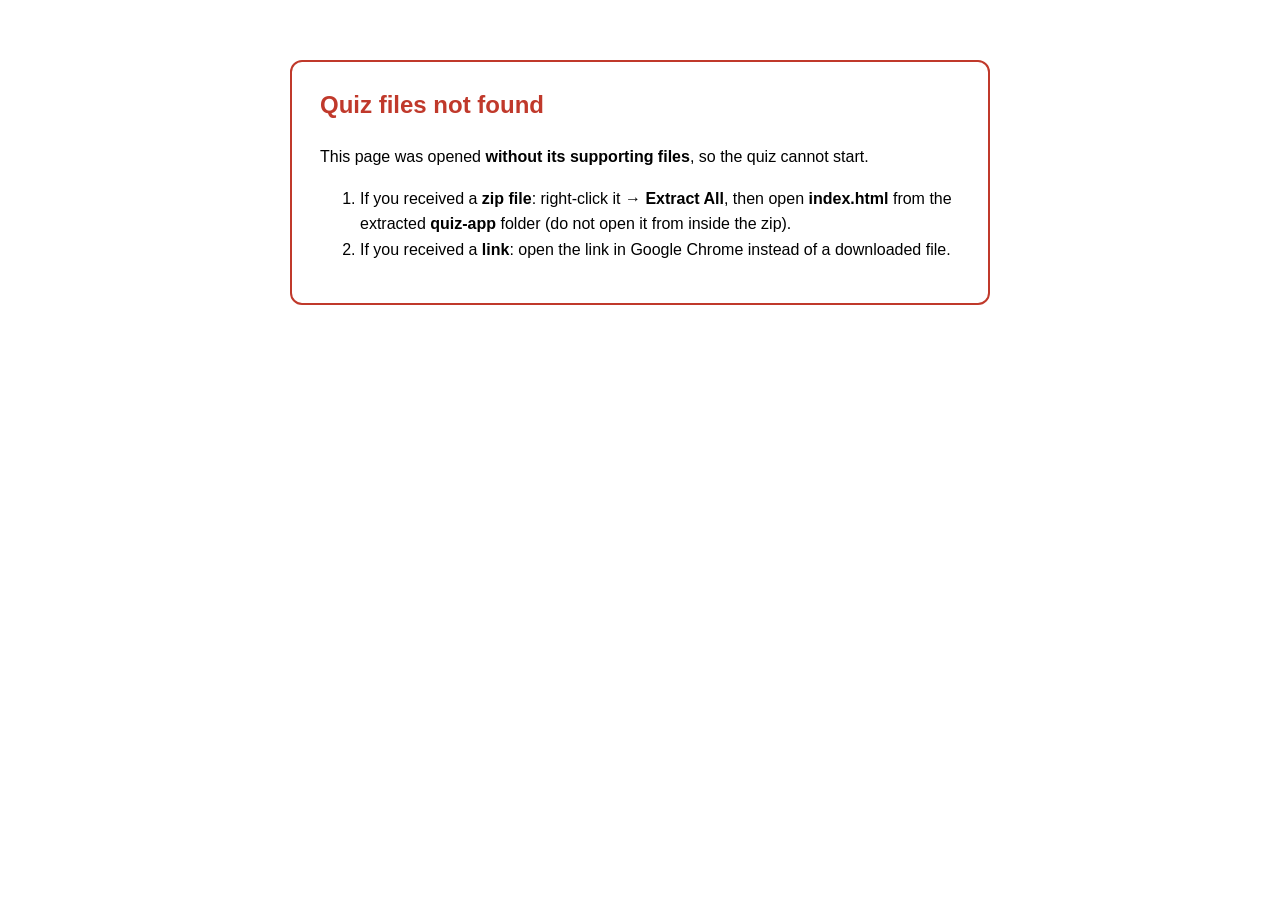
==== index.html @ 69882b41 "Add quiz pages (UBA10 CO1, MS2 SEP-DEC 2026)" ====
<!DOCTYPE html>
<html lang="en">
<head>
  <meta charset="UTF-8">
  <meta name="viewport" content="width=device-width, initial-scale=1">
  <title>Home · CO1 Quiz Portal · SIMATS Engineering</title>
  <link rel="preconnect" href="https://fonts.googleapis.com">
  <link rel="stylesheet" href="https://fonts.googleapis.com/css2?family=Inter:wght@400;500;600;700;800&family=Poppins:wght@600;700;800&display=swap">
  <link rel="stylesheet" href="css/style.css">
</head>
<body>
  <header class="portal-header">
    <div class="inner">
      <div class="brand-logo">
        <img class="inst-logo" src="img/simats-logo.png" alt="SIMATS Engineering" onload="this.parentNode.classList.add('has-logo')" onerror="this.remove()">
        <div class="emblem" aria-hidden="true">
        <svg viewBox="0 0 32 32"><path fill="#1f3864" d="M16 4 1 11l15 7 12-5.6V20h2v-8.6L31 11z"/><path fill="#8b1e3f" d="M7 15.2V21c0 2.5 4 4.5 9 4.5s9-2 9-4.5v-5.8l-9 4.2z"/><circle cx="29" cy="22" r="1.6" fill="#c9a227"/></svg></div>
      </div>
      <div class="brand-text">
        <div class="inst" data-config="institution">SIMATS Engineering</div>
        <div class="dept" data-config="department">Department of Pure and Applied Mathematics</div>
      </div>
      <div class="spacer"></div>
      <a class="header-link" href="index.html">Home</a>
    </div>
  </header>
  <main class="page">
    <section class="hero">
      <img class="hero-logo" src="img/simats-logo.png" alt="SIMATS Engineering">
      <div class="session-chip" data-config="sessionLabel">MS2 · SEP – DEC 2026</div>
      <div class="eyebrow" style="margin-top:12px">Online Assessment Portal</div>
      <h1 data-config="quizTitle">CO1 Quiz Assessment</h1>
      <div class="course-chip" data-config="courseName">UBA10 – Numerical Methods</div>
      <p>Faculty-conducted, timed online quiz with malpractice monitoring, instant results and Excel reporting.</p>
    </section>
    <div class="entry-grid">
      <a class="card entry-card" href="student.html">
        <div class="entry-icon">🎓</div>
        <h2>Student</h2>
        <p class="muted">Register with your name, register number, faculty name and course code, read the instructions and take the quiz.</p>
        <span class="go">Start / Resume Quiz →</span>
      </a>
      <a class="card entry-card faculty" href="faculty.html">
        <div class="entry-icon">📊</div>
        <h2>Faculty</h2>
        <p class="muted">Configure the quiz, manage or import questions, monitor attempts and malpractice cases, and download results as Excel.</p>
        <span class="go">Open Faculty Dashboard →</span>
      </a>
    </div>
    <div class="notice alert alert-info small">
      <b>Note:</b> This portal provides practical browser-based malpractice monitoring (tab switching, focus loss,
      full-screen exit). Browser-only applications cannot completely prevent cheating using external devices,
      operating-system-level tools, or certain browser extensions.
    </div>
  </main>
  <footer class="portal-footer">
    © SIMATS Engineering · Department of Pure and Applied Mathematics · CO1 Online Assessment Portal
  </footer>
  <script src="js/site-config.js"></script>
  <script src="js/app.js"></script>
  <script src="js/questions.js"></script>
  <script>CO1.data.getConfig().then(CO1.ui.applyBranding);</script>
  <script>
    /* Shown only if the page was opened without its js/css folders (e.g. straight from a zip or WhatsApp) */
    if (!window.CO1) document.body.innerHTML = '<div style="font-family:Arial,sans-serif;max-width:640px;margin:60px auto;padding:24px 28px;border:2px solid #c0392b;border-radius:12px;line-height:1.6"><h2 style="color:#c0392b;margin-top:0">Quiz files not found</h2><p>This page was opened <b>without its supporting files</b>, so the quiz cannot start.</p><ol><li>If you received a <b>zip file</b>: right-click it → <b>Extract All</b>, then open <b>index.html</b> from the extracted <b>quiz-app</b> folder (do not open it from inside the zip).</li><li>If you received a <b>link</b>: open the link in Google Chrome instead of a downloaded file.</li></ol></div>';
  </script>
</body>
</html>
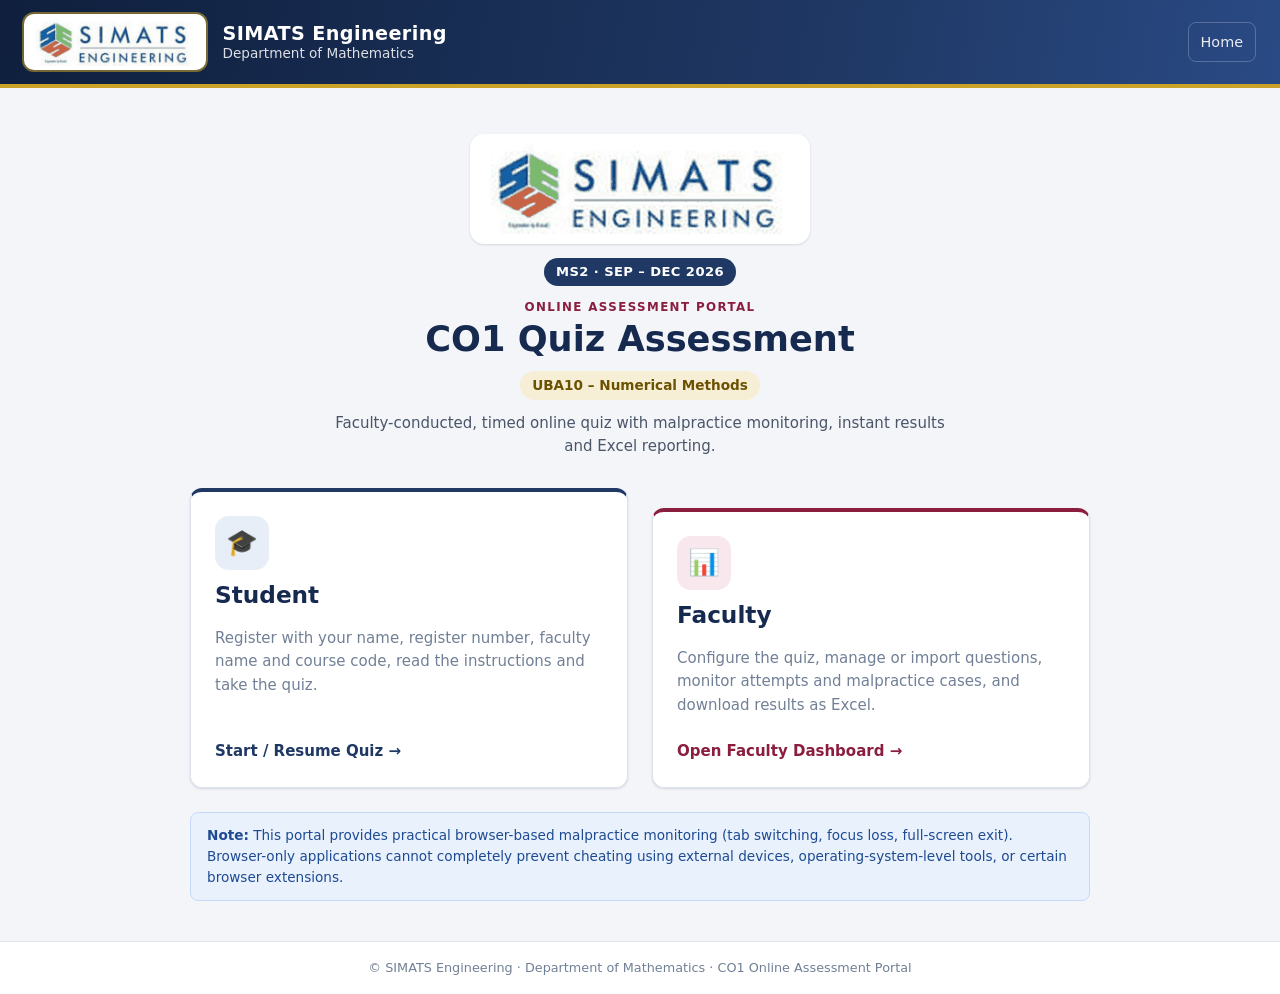
==== commit 5069ac42: "Department of Mathematics; textbook-style math symbols" ====
--- a/index.html
+++ b/index.html
@@ -18,7 +18,7 @@
       </div>
       <div class="brand-text">
         <div class="inst" data-config="institution">SIMATS Engineering</div>
-        <div class="dept" data-config="department">Department of Pure and Applied Mathematics</div>
+        <div class="dept" data-config="department">Department of Mathematics</div>
       </div>
       <div class="spacer"></div>
       <a class="header-link" href="index.html">Home</a>
@@ -54,7 +54,7 @@
     </div>
   </main>
   <footer class="portal-footer">
-    © SIMATS Engineering · Department of Pure and Applied Mathematics · CO1 Online Assessment Portal
+    © SIMATS Engineering · Department of Mathematics · CO1 Online Assessment Portal
   </footer>
   <script src="js/site-config.js"></script>
   <script src="js/app.js"></script>
--- a/css/style.css
+++ b/css/style.css
@@ -0,0 +1,453 @@
+/* =============================================================================
+ * CO1 Quiz Assessment Portal — style.css
+ * SIMATS Engineering · Department of Mathematics
+ * Pure CSS (no framework) — responsive, desktop-first, print-friendly
+ * ========================================================================== */
+
+/* ---------- Design tokens ---------- */
+:root {
+  --navy-900: #0f1f3d;
+  --navy-800: #16294f;
+  --navy-700: #1f3864;
+  --navy-600: #2a4a85;
+  --navy-100: #e8eef8;
+  --maroon: #8b1e3f;
+  --maroon-600: #a32a4f;
+  --gold: #c9a227;
+  --gold-soft: #f6efd6;
+
+  --bg: #f3f5f9;
+  --surface: #ffffff;
+  --surface-2: #f8fafc;
+  --border: #dde3ec;
+  --text: #1c2433;
+  --text-2: #4a5568;
+  --muted: #718096;
+
+  --success: #1e7b34;
+  --success-bg: #e6f4ea;
+  --danger: #c0392b;
+  --danger-bg: #fdecea;
+  --warning: #b7791f;
+  --warning-bg: #fff6e0;
+  --info: #2a6fdb;
+  --info-bg: #e9f1fd;
+
+  --radius: 12px;
+  --radius-sm: 8px;
+  --shadow-sm: 0 1px 2px rgba(15, 31, 61, .06), 0 1px 3px rgba(15, 31, 61, .08);
+  --shadow: 0 4px 16px rgba(15, 31, 61, .08);
+  --shadow-lg: 0 18px 50px rgba(15, 31, 61, .25);
+  --font: 'Inter', 'Segoe UI', system-ui, -apple-system, Roboto, 'Helvetica Neue', Arial, sans-serif;
+  --font-head: 'Poppins', 'Inter', 'Segoe UI', system-ui, sans-serif;
+}
+
+*, *::before, *::after { box-sizing: border-box; }
+html { -webkit-text-size-adjust: 100%; }
+body {
+  margin: 0;
+  font-family: var(--font);
+  font-size: 15px;
+  line-height: 1.55;
+  color: var(--text);
+  background: var(--bg);
+  min-height: 100vh;
+  display: flex;
+  flex-direction: column;
+}
+h1, h2, h3, h4 { font-family: var(--font-head); color: var(--navy-800); margin: 0 0 .5rem; line-height: 1.25; }
+h1 { font-size: 1.9rem; } h2 { font-size: 1.45rem; } h3 { font-size: 1.15rem; } h4 { font-size: 1rem; }
+p { margin: 0 0 .8rem; }
+a { color: var(--navy-600); }
+code { background: var(--navy-100); padding: .1em .35em; border-radius: 4px; font-size: .9em; }
+[hidden] { display: none !important; }
+.muted { color: var(--muted); } .small { font-size: .85rem; } .center { text-align: center; justify-content: center; }
+.text-success { color: var(--success); } .text-danger { color: var(--danger); }
+.mt-2 { margin-top: .75rem; } .mt-3 { margin-top: 1.25rem; }
+.no-select { -webkit-user-select: none; user-select: none; }
+.no-select input, .no-select textarea { -webkit-user-select: text; user-select: text; }
+
+/* ---------- Portal header ---------- */
+.portal-header {
+  background: linear-gradient(100deg, var(--navy-900) 0%, var(--navy-700) 65%, var(--navy-600) 100%);
+  color: #fff;
+  border-bottom: 4px solid var(--gold);
+}
+.portal-header .inner {
+  max-width: 1280px; margin: 0 auto; padding: 14px 24px;
+  display: flex; align-items: center; gap: 16px;
+}
+.emblem {
+  width: 50px; height: 50px; flex: none; border-radius: 50%;
+  background: #fff; display: grid; place-items: center;
+  box-shadow: 0 0 0 3px rgba(201, 162, 39, .55);
+}
+.emblem svg { width: 30px; height: 30px; }
+.brand-logo { display: flex; align-items: center; flex: none; }
+.brand-logo .inst-logo { display: none; height: 56px; width: auto; max-width: 240px; object-fit: contain; background: #fff; padding: 4px 10px; border-radius: 10px; box-shadow: 0 0 0 2px rgba(201, 162, 39, .55); }
+.brand-logo.has-logo .inst-logo { display: block; }
+.brand-logo.has-logo .emblem { display: none; }
+.course-chip { display: inline-block; margin: 2px 0 12px; padding: 4px 12px; border-radius: 999px; background: var(--gold-soft); color: #6b5100; font-weight: 700; font-size: .85rem; }
+.exam-course { font-family: var(--font); font-size: .8rem; font-weight: 600; letter-spacing: 0; color: var(--maroon); margin-left: 6px; }
+.brand-text { line-height: 1.2; }
+.brand-text .inst { font-family: var(--font-head); font-weight: 700; font-size: 1.2rem; letter-spacing: .4px; }
+.brand-text .dept { font-size: .85rem; opacity: .85; }
+.portal-header .spacer { flex: 1; }
+.portal-header .header-link { color: #fff; text-decoration: none; font-size: .9rem; opacity: .9; padding: 8px 12px; border-radius: 8px; border: 1px solid rgba(255,255,255,.25); background: transparent; cursor: pointer; font-family: inherit; }
+.portal-header .header-link:hover { background: rgba(255, 255, 255, .1); opacity: 1; }
+
+main.page { flex: 1; width: 100%; max-width: 1280px; margin: 0 auto; padding: 28px 24px 40px; }
+main.page.narrow { max-width: 860px; }
+.portal-footer { text-align: center; font-size: .8rem; color: var(--muted); padding: 16px; border-top: 1px solid var(--border); background: var(--surface); }
+
+/* ---------- Cards ---------- */
+.card { background: var(--surface); border: 1px solid var(--border); border-radius: var(--radius); box-shadow: var(--shadow-sm); padding: 24px; }
+.card + .card { margin-top: 20px; }
+.card-title { display: flex; align-items: center; gap: 10px; margin-bottom: 14px; }
+.card-head { display: flex; align-items: center; justify-content: space-between; gap: 12px; flex-wrap: wrap; margin-bottom: 16px; }
+.card-head h3 { margin: 0; }
+.eyebrow { text-transform: uppercase; letter-spacing: 1.4px; font-size: .74rem; font-weight: 700; color: var(--maroon); }
+
+/* ---------- Buttons ---------- */
+.btn {
+  display: inline-flex; align-items: center; justify-content: center; gap: 8px;
+  font: 600 .92rem var(--font); padding: 10px 18px; border-radius: var(--radius-sm);
+  border: 1px solid transparent; cursor: pointer; text-decoration: none; white-space: nowrap;
+  transition: background .15s, box-shadow .15s, transform .05s, border-color .15s;
+  color: var(--text); background: var(--surface);
+}
+.btn:active:not(:disabled) { transform: translateY(1px); }
+.btn:focus-visible { outline: 3px solid rgba(42, 74, 133, .35); outline-offset: 2px; }
+.btn:disabled { opacity: .5; cursor: not-allowed; }
+.btn-primary { background: var(--navy-700); color: #fff; }
+.btn-primary:hover:not(:disabled) { background: var(--navy-800); }
+.btn-secondary { background: var(--surface); border-color: var(--border); color: var(--navy-700); }
+.btn-secondary:hover:not(:disabled) { background: var(--navy-100); }
+.btn-success { background: var(--success); color: #fff; }
+.btn-success:hover:not(:disabled) { background: #186629; }
+.btn-danger { background: var(--danger); color: #fff; }
+.btn-danger:hover:not(:disabled) { background: #a5301f; }
+.btn-maroon { background: var(--maroon); color: #fff; }
+.btn-maroon:hover:not(:disabled) { background: var(--maroon-600); }
+.btn-ghost-danger { background: transparent; color: var(--danger); border-color: #f2c4bf; }
+.btn-ghost-danger:hover:not(:disabled) { background: var(--danger-bg); }
+.btn-lg { padding: 13px 26px; font-size: 1rem; }
+.btn-sm { padding: 5px 10px; font-size: .8rem; }
+.btn-icon { padding: 5px 9px; background: var(--surface-2); border-color: var(--border); }
+.btn-row { display: flex; gap: 10px; flex-wrap: wrap; margin-top: 16px; }
+.btn-row.end { justify-content: flex-end; }
+
+/* ---------- Forms ---------- */
+.form-grid { display: grid; grid-template-columns: repeat(2, minmax(0, 1fr)); gap: 16px 20px; }
+.form-grid .span-2 { grid-column: span 2; }
+label { display: flex; flex-direction: column; gap: 6px; font-weight: 600; font-size: .88rem; color: var(--text-2); }
+label .req { color: var(--danger); }
+.form-control {
+  font: 400 .95rem var(--font); color: var(--text); width: 100%;
+  padding: 10px 12px; border: 1px solid var(--border); border-radius: var(--radius-sm); background: #fff;
+  transition: border-color .15s, box-shadow .15s;
+}
+.form-control:focus { outline: none; border-color: var(--navy-600); box-shadow: 0 0 0 3px rgba(42, 74, 133, .15); }
+.form-control.is-invalid { border-color: var(--danger); box-shadow: 0 0 0 3px rgba(192, 57, 43, .12); }
+.form-control[readonly] { background: var(--surface-2); }
+.field-error { color: var(--danger); font-size: .8rem; font-weight: 500; min-height: 1em; }
+.field-hint { color: var(--muted); font-size: .78rem; font-weight: 400; }
+.check { flex-direction: row; align-items: flex-start; gap: 10px; font-weight: 500; cursor: pointer; }
+.check input { width: 18px; height: 18px; margin-top: 2px; accent-color: var(--navy-700); flex: none; }
+.switch-row { display: flex; align-items: center; justify-content: space-between; gap: 12px; padding: 10px 0; border-bottom: 1px dashed var(--border); font-weight: 500; flex-direction: row; }
+.switch-row small { display: block; color: var(--muted); font-weight: 400; }
+.switch-row input { width: 20px; height: 20px; accent-color: var(--navy-700); flex: none; }
+
+/* ---------- Badges & alerts ---------- */
+.badge { display: inline-block; padding: 3px 9px; border-radius: 999px; font-size: .74rem; font-weight: 700; letter-spacing: .3px; }
+.badge-success { background: var(--success-bg); color: var(--success); }
+.badge-danger { background: var(--danger-bg); color: var(--danger); }
+.badge-warning { background: var(--warning-bg); color: var(--warning); }
+.badge-primary { background: var(--navy-100); color: var(--navy-700); }
+.badge-dark { background: var(--navy-900); color: #fff; }
+.alert { padding: 12px 16px; border-radius: var(--radius-sm); border: 1px solid; margin-bottom: 14px; }
+.alert-warning { background: var(--warning-bg); border-color: #f3dca5; color: #6b4a10; }
+.alert-danger { background: var(--danger-bg); border-color: #f2c4bf; color: #7d1f15; }
+.alert-info { background: var(--info-bg); border-color: #c5dafa; color: #1d4a91; }
+.alert ul { margin: .4rem 0 0; padding-left: 1.2rem; }
+
+/* ---------- Landing ---------- */
+.hero { text-align: center; padding: 18px 0 30px; }
+.hero h1 { font-size: 2.2rem; }
+.hero p { color: var(--text-2); max-width: 640px; margin: 0 auto; }
+.entry-grid { display: grid; grid-template-columns: repeat(2, minmax(0, 1fr)); gap: 24px; max-width: 900px; margin: 0 auto; }
+.entry-card { text-decoration: none; color: inherit; display: flex; flex-direction: column; gap: 10px; transition: transform .15s, box-shadow .15s; border-top: 4px solid var(--navy-700); }
+.entry-card.faculty { border-top-color: var(--maroon); }
+.entry-card:hover { transform: translateY(-3px); box-shadow: var(--shadow); }
+.entry-icon { width: 54px; height: 54px; border-radius: 14px; background: var(--navy-100); display: grid; place-items: center; font-size: 1.6rem; }
+.entry-card.faculty .entry-icon { background: #f8e8ee; }
+.entry-card .go { margin-top: auto; font-weight: 700; color: var(--navy-700); }
+.entry-card.faculty .go { color: var(--maroon); }
+.notice { max-width: 900px; margin: 24px auto 0; }
+
+/* ---------- Quiz facts strip ---------- */
+.facts { display: grid; grid-template-columns: repeat(4, minmax(0, 1fr)); gap: 12px; margin: 0 0 22px; }
+.fact { background: var(--surface-2); border: 1px solid var(--border); border-radius: var(--radius-sm); padding: 12px; text-align: center; }
+.fact b { display: block; font-size: 1.3rem; color: var(--navy-700); font-family: var(--font-head); }
+.fact span { font-size: .78rem; color: var(--muted); text-transform: uppercase; letter-spacing: .5px; }
+
+/* ---------- Steps ---------- */
+.steps { display: flex; gap: 10px; margin-bottom: 18px; }
+.step { flex: 1; display: flex; align-items: center; gap: 10px; padding: 10px 14px; border-radius: var(--radius-sm); background: var(--surface); border: 1px solid var(--border); color: var(--muted); font-weight: 600; font-size: .88rem; }
+.step .n { width: 26px; height: 26px; border-radius: 50%; display: grid; place-items: center; background: var(--border); color: #fff; font-size: .8rem; }
+.step.active { border-color: var(--navy-700); color: var(--navy-700); }
+.step.active .n { background: var(--navy-700); }
+.step.done .n { background: var(--success); }
+
+/* ---------- Instructions ---------- */
+.instructions ol { padding-left: 1.3rem; margin: 0 0 1rem; }
+.instructions li { margin: .35rem 0; }
+.instructions li.key { font-weight: 600; color: var(--maroon); }
+.ext-warning { display: flex; gap: 12px; align-items: flex-start; background: var(--danger-bg); border: 1px solid #f2c4bf; border-left: 5px solid var(--danger); border-radius: var(--radius-sm); padding: 14px 16px; margin: 14px 0; color: #7d1f15; font-weight: 600; }
+.confirm-box { display: grid; grid-template-columns: repeat(4, minmax(0, 1fr)); gap: 10px; background: var(--navy-100); border-radius: var(--radius-sm); padding: 12px 16px; margin-bottom: 16px; }
+.confirm-box div span { display: block; font-size: .72rem; color: var(--muted); text-transform: uppercase; letter-spacing: .5px; }
+.confirm-box div b { color: var(--navy-800); word-break: break-word; }
+.agree-box { border: 2px solid var(--navy-700); background: #fbfcff; border-radius: var(--radius-sm); padding: 14px; }
+
+/* ---------- State cards (errors, blocks) ---------- */
+.state-card { text-align: center; max-width: 620px; margin: 20px auto; padding: 36px 28px; }
+.state-icon { width: 64px; height: 64px; border-radius: 50%; display: grid; place-items: center; margin: 0 auto 16px; font: 800 1.8rem var(--font-head); }
+.state-icon.danger { background: var(--danger-bg); color: var(--danger); }
+.state-icon.warning { background: var(--warning-bg); color: var(--warning); }
+.state-icon.primary { background: var(--navy-100); color: var(--navy-700); }
+.state-icon.big { width: 72px; height: 72px; margin: 0; background: rgba(255,255,255,.18); color: #fff; }
+
+/* ---------- Exam bar (quiz header) ---------- */
+.exam-bar { background: var(--surface); border-bottom: 1px solid var(--border); box-shadow: var(--shadow-sm); position: sticky; top: 0; z-index: 20; }
+.exam-bar .inner { max-width: 1280px; margin: 0 auto; padding: 12px 24px; display: grid; grid-template-columns: 1fr auto auto; gap: 18px; align-items: center; }
+.exam-title { font-family: var(--font-head); font-weight: 800; letter-spacing: 1px; color: var(--navy-800); font-size: 1.15rem; margin: 0 0 4px; }
+.exam-info { display: flex; flex-wrap: wrap; gap: 4px 22px; font-size: .85rem; color: var(--text-2); }
+.exam-info b { color: var(--text); }
+.timer-box { text-align: center; padding: 8px 18px; border-radius: var(--radius-sm); background: var(--navy-100); border: 1px solid #cfdaee; min-width: 150px; }
+.timer-box .lbl { font-size: .7rem; text-transform: uppercase; letter-spacing: 1px; color: var(--text-2); font-weight: 700; }
+.timer-box .t { font: 800 1.7rem/1.1 'Consolas', 'Courier New', monospace; color: var(--navy-800); font-variant-numeric: tabular-nums; }
+.timer-box.warn { background: var(--warning-bg); border-color: #f3dca5; }
+.timer-box.warn .t { color: var(--warning); }
+.timer-box.critical { background: var(--danger-bg); border-color: #f2c4bf; animation: pulse 1s infinite; }
+.timer-box.critical .t { color: var(--danger); }
+@keyframes pulse { 50% { box-shadow: 0 0 0 6px rgba(192, 57, 43, .12); } }
+.violation-pill { padding: 8px 14px; border-radius: 999px; font-weight: 700; font-size: .85rem; background: var(--success-bg); color: var(--success); border: 1px solid #bfe3c9; white-space: nowrap; }
+.violation-pill.level-1 { background: var(--warning-bg); color: var(--warning); border-color: #f3dca5; }
+.violation-pill.level-2 { background: var(--danger-bg); color: var(--danger); border-color: #f2c4bf; }
+.progress-wrap { max-width: 1280px; margin: 0 auto; padding: 0 24px 10px; display: flex; align-items: center; gap: 12px; font-size: .8rem; color: var(--muted); }
+.progress { flex: 1; height: 8px; background: var(--border); border-radius: 99px; overflow: hidden; }
+.progress-bar { height: 100%; width: 0; background: linear-gradient(90deg, var(--navy-600), var(--success)); transition: width .3s; }
+.storage-error { background: var(--danger); color: #fff; text-align: center; padding: 8px; font-weight: 600; }
+
+/* ---------- Exam layout ---------- */
+.exam-wrap { position: relative; }
+.exam-layout { display: grid; grid-template-columns: minmax(0, 1fr) 300px; gap: 22px; align-items: start; transition: filter .2s; }
+.exam-layout.blurred { filter: blur(7px); pointer-events: none; user-select: none; }
+.exam-layout.locked { opacity: .55; pointer-events: none; }
+.question-card { padding: 28px 30px; min-height: 380px; }
+.q-head { display: flex; justify-content: space-between; align-items: center; padding-bottom: 14px; margin-bottom: 18px; border-bottom: 1px solid var(--border); }
+.q-num { font: 700 1.05rem var(--font-head); color: var(--navy-700); }
+.q-num small { color: var(--muted); font-weight: 500; }
+.q-marks { background: var(--gold-soft); color: #7a5c00; padding: 4px 12px; border-radius: 99px; font-size: .8rem; font-weight: 700; }
+.q-text { font-size: 1.12rem; line-height: 1.65; margin-bottom: 22px; color: var(--text); }
+.options { display: grid; gap: 12px; }
+.option {
+  display: flex; align-items: center; gap: 14px; width: 100%; text-align: left;
+  padding: 14px 16px; border: 2px solid var(--border); border-radius: var(--radius-sm);
+  background: #fff; cursor: pointer; font: 500 1rem var(--font); color: var(--text);
+  transition: border-color .12s, background .12s, box-shadow .12s;
+}
+.option:hover { border-color: #a9b9d6; background: #fafcff; }
+.option:focus-visible { outline: 3px solid rgba(42, 74, 133, .3); outline-offset: 1px; }
+.option.selected { border-color: var(--navy-700); background: var(--navy-100); box-shadow: 0 0 0 1px var(--navy-700) inset; }
+.opt-letter { width: 34px; height: 34px; border-radius: 50%; flex: none; display: grid; place-items: center; font-weight: 800; background: var(--surface-2); border: 1px solid var(--border); color: var(--navy-700); }
+.option.selected .opt-letter { background: var(--navy-700); color: #fff; border-color: var(--navy-700); }
+.q-actions { display: flex; justify-content: space-between; gap: 10px; margin-top: 18px; flex-wrap: wrap; }
+.q-actions .grp { display: flex; gap: 10px; }
+.nav-hint { font-size: .8rem; color: var(--warning); margin-top: 10px; }
+
+.side-panel { position: sticky; top: 150px; }
+.side-panel h4 { margin-bottom: 12px; }
+.palette { display: grid; grid-template-columns: repeat(5, 1fr); gap: 8px; margin-bottom: 16px; }
+.pal { aspect-ratio: 1; border-radius: 8px; border: 1px solid var(--border); font: 700 .9rem var(--font); cursor: pointer; background: #fff; color: var(--text-2); }
+.pal.not-visited { background: #fff; color: var(--muted); }
+.pal.answered { background: var(--success); border-color: var(--success); color: #fff; }
+.pal.not-answered { background: var(--danger-bg); border-color: #f2b5ad; color: var(--danger); }
+.pal.current { box-shadow: 0 0 0 3px var(--navy-700); }
+.pal:disabled { opacity: .45; cursor: not-allowed; }
+.legend { display: grid; gap: 7px; font-size: .82rem; margin-bottom: 16px; }
+.legend div { display: flex; align-items: center; gap: 8px; }
+.legend i { width: 16px; height: 16px; border-radius: 4px; display: inline-block; border: 1px solid var(--border); }
+.legend .lg-ans { background: var(--success); border-color: var(--success); }
+.legend .lg-not { background: var(--danger-bg); border-color: #f2b5ad; }
+.legend .lg-nv { background: #fff; }
+.legend b { margin-left: auto; }
+.side-panel .btn { width: 100%; }
+
+/* Start / full-screen gate */
+.gate { position: absolute; inset: 0; display: flex; align-items: flex-start; justify-content: center; padding-top: 40px; z-index: 10; }
+.gate-card { background: var(--surface); border-radius: var(--radius); box-shadow: var(--shadow-lg); padding: 34px; max-width: 520px; text-align: center; border-top: 5px solid var(--navy-700); }
+.gate-facts { list-style: none; padding: 0; margin: 10px 0 16px; display: flex; justify-content: center; gap: 18px; flex-wrap: wrap; }
+.gate-facts li { background: var(--navy-100); padding: 6px 12px; border-radius: 99px; font-size: .88rem; }
+
+/* ---------- Modal ---------- */
+.modal-backdrop { position: fixed; inset: 0; background: rgba(15, 31, 61, .55); display: flex; align-items: center; justify-content: center; padding: 16px; z-index: 1000; opacity: 0; transition: opacity .18s; }
+.modal-backdrop.show { opacity: 1; }
+.modal { background: var(--surface); border-radius: var(--radius); box-shadow: var(--shadow-lg); width: 100%; max-width: 560px; max-height: 90vh; display: flex; flex-direction: column; transform: translateY(10px) scale(.98); transition: transform .18s; border-top: 5px solid var(--navy-700); }
+.modal-backdrop.show .modal { transform: none; }
+.modal-warning { border-top-color: var(--warning); }
+.modal-danger { border-top-color: var(--danger); }
+.modal-success { border-top-color: var(--success); }
+.modal-head { display: flex; align-items: center; gap: 10px; padding: 18px 22px 8px; }
+.modal-head h3 { margin: 0; }
+.modal-danger .modal-head h3 { color: var(--danger); }
+.modal-warning .modal-head h3 { color: var(--warning); }
+.modal-body { padding: 6px 22px 10px; overflow: auto; }
+.modal-foot { display: flex; justify-content: flex-end; gap: 10px; padding: 14px 22px 18px; border-top: 1px solid var(--border); flex-wrap: wrap; }
+.submit-stats { display: grid; grid-template-columns: repeat(3, 1fr); gap: 10px; margin: 12px 0; }
+.submit-stats div { background: var(--surface-2); border: 1px solid var(--border); border-radius: var(--radius-sm); padding: 10px; text-align: center; font-size: .78rem; color: var(--muted); text-transform: uppercase; }
+.submit-stats div span { display: block; font: 800 1.45rem var(--font-head); color: var(--navy-800); text-transform: none; }
+.submit-stats div.warn span { color: var(--danger); }
+
+/* ---------- Toast ---------- */
+.toast-wrap { position: fixed; right: 18px; bottom: 18px; display: flex; flex-direction: column; gap: 10px; z-index: 1100; max-width: min(420px, calc(100vw - 36px)); }
+.toast { background: var(--navy-800); color: #fff; padding: 12px 16px; border-radius: var(--radius-sm); box-shadow: var(--shadow); font-size: .9rem; font-weight: 500; opacity: 0; transform: translateY(8px); transition: all .25s; border-left: 5px solid var(--info); }
+.toast.show { opacity: 1; transform: none; }
+.toast-success { border-left-color: #4cc26c; }
+.toast-danger { border-left-color: #ff6b5b; }
+.toast-warning { border-left-color: var(--gold); }
+
+/* ---------- Result page ---------- */
+.result-card { padding: 0; overflow: hidden; }
+.result-banner { display: flex; justify-content: space-between; align-items: center; gap: 20px; padding: 24px 28px; color: #fff; background: linear-gradient(100deg, var(--navy-800), var(--navy-600)); }
+.result-banner h2 { color: #fff; margin: 0; }
+.result-banner .eyebrow { color: var(--gold); }
+.result-banner.fail { background: linear-gradient(100deg, #5b2333, var(--maroon)); }
+.result-banner.danger { background: linear-gradient(100deg, #7d1f15, var(--danger)); }
+.score-ring { --p: 0; width: 96px; height: 96px; border-radius: 50%; display: grid; place-items: center; background: conic-gradient(var(--gold) calc(var(--p) * 1%), rgba(255,255,255,.2) 0); flex: none; }
+.score-ring span { width: 76px; height: 76px; border-radius: 50%; background: rgba(15,31,61,.9); display: grid; place-items: center; font: 800 1.05rem var(--font-head); }
+.result-grid { display: grid; grid-template-columns: 1fr 1fr; gap: 0 28px; padding: 22px 28px 6px; }
+.result-card > .lead, .result-card > table.kv, .result-card > h4, .result-card > .vlog, .result-card > p { margin-left: 28px; margin-right: 28px; }
+.result-card > .lead { margin-top: 20px; font-size: 1.05rem; font-weight: 600; color: var(--danger); }
+.result-actions { display: flex; gap: 10px; justify-content: center; padding: 18px 28px; }
+table.kv { width: 100%; border-collapse: collapse; }
+table.kv th, table.kv td { padding: 9px 4px; border-bottom: 1px solid var(--border); text-align: left; font-size: .93rem; }
+table.kv th { width: 52%; color: var(--text-2); font-weight: 600; }
+.vlog { padding-left: 1.2rem; font-size: .9rem; } .vlog li { margin: 4px 0; }
+.review-item { border-left: 4px solid var(--border); padding: 10px 14px; margin: 10px 0; background: var(--surface-2); border-radius: 0 8px 8px 0; }
+.review-item.ok { border-left-color: var(--success); } .review-item.bad { border-left-color: var(--danger); } .review-item.skip { border-left-color: var(--warning); }
+.review-opts { margin: 6px 0 0; } .review-opts li { margin: 2px 0; }
+.review-opts .is-correct { color: var(--success); font-weight: 700; }
+.review-opts .is-wrong { color: var(--danger); text-decoration: line-through; }
+
+/* ---------- Faculty dashboard ---------- */
+.login-card { max-width: 420px; margin: 40px auto; }
+.tabs { display: flex; gap: 6px; border-bottom: 2px solid var(--border); margin-bottom: 22px; flex-wrap: wrap; }
+.tab-btn { background: none; border: none; padding: 11px 16px; font: 600 .92rem var(--font); color: var(--text-2); cursor: pointer; border-bottom: 3px solid transparent; margin-bottom: -2px; }
+.tab-btn:hover { color: var(--navy-700); }
+.tab-btn.active { color: var(--navy-700); border-bottom-color: var(--maroon); }
+.stat-grid { display: grid; grid-template-columns: repeat(6, minmax(0, 1fr)); gap: 14px; margin-bottom: 22px; }
+.stat { background: var(--surface); border: 1px solid var(--border); border-radius: var(--radius); padding: 16px; box-shadow: var(--shadow-sm); border-top: 4px solid var(--navy-600); }
+.stat .lbl { font-size: .74rem; text-transform: uppercase; letter-spacing: .7px; color: var(--muted); font-weight: 700; }
+.stat .val { font: 800 1.9rem/1.2 var(--font-head); color: var(--navy-800); margin-top: 4px; }
+.stat .sub { font-size: .75rem; color: var(--muted); min-height: 1em; }
+.stat.s-completed { border-top-color: var(--info); }
+.stat.s-passed { border-top-color: var(--success); } .stat.s-passed .val { color: var(--success); }
+.stat.s-failed { border-top-color: var(--warning); } .stat.s-failed .val { color: var(--warning); }
+.stat.s-mal { border-top-color: var(--danger); } .stat.s-mal .val { color: var(--danger); }
+.stat.s-avg { border-top-color: var(--gold); }
+.filters { display: grid; grid-template-columns: 1.4fr 1.6fr 1fr 1fr 1fr auto; gap: 10px; margin-bottom: 14px; }
+.toolbar { display: flex; gap: 10px; flex-wrap: wrap; align-items: center; }
+.toolbar .grow { flex: 1; }
+.table-wrap { overflow-x: auto; border: 1px solid var(--border); border-radius: var(--radius-sm); }
+.table { width: 100%; border-collapse: collapse; font-size: .88rem; }
+.table th { background: var(--navy-700); color: #fff; text-align: left; padding: 10px 12px; font-weight: 600; white-space: nowrap; position: sticky; top: 0; }
+.table td { padding: 10px 12px; border-bottom: 1px solid var(--border); vertical-align: top; }
+.table tbody tr:nth-child(even) { background: var(--surface-2); }
+.table tbody tr:hover { background: #eef3fb; }
+.table td.num { text-align: center; white-space: nowrap; }
+.table td.actions { white-space: nowrap; text-align: right; }
+.table td.actions .btn + .btn { margin-left: 4px; }
+.table td.empty { text-align: center; color: var(--muted); padding: 30px; }
+.table tr.row-danger td { background: #fff5f4; }
+.table-sm th, .table-sm td { padding: 6px 8px; font-size: .82rem; }
+.vcount { display: inline-block; min-width: 26px; padding: 2px 8px; border-radius: 99px; background: var(--surface-2); font-weight: 700; }
+.vcount.has { background: var(--warning-bg); color: var(--warning); }
+.q-cell { max-width: 460px; }
+.opt-correct { color: var(--success); font-weight: 600; }
+.detail-grid { display: grid; grid-template-columns: repeat(2, minmax(0, 1fr)); gap: 8px 18px; margin-bottom: 14px; font-size: .9rem; }
+.detail-grid div span { display: block; font-size: .72rem; text-transform: uppercase; color: var(--muted); letter-spacing: .5px; }
+.cfg-grid { display: grid; grid-template-columns: 1fr 1fr; gap: 20px; }
+.section-label { font: 700 .78rem var(--font); text-transform: uppercase; letter-spacing: 1px; color: var(--maroon); margin: 18px 0 8px; }
+details summary { cursor: pointer; font-weight: 600; color: var(--navy-700); }
+.modal .detail-grid + h4 { margin-top: 8px; }
+
+/* ---------- Responsive ---------- */
+@media (max-width: 1100px) {
+  .stat-grid { grid-template-columns: repeat(3, minmax(0, 1fr)); }
+  .filters { grid-template-columns: 1fr 1fr; }
+}
+@media (max-width: 900px) {
+  .exam-layout { grid-template-columns: 1fr; }
+  .side-panel { position: static; }
+  .palette { grid-template-columns: repeat(10, 1fr); }
+  .exam-bar .inner { grid-template-columns: 1fr auto; }
+  .exam-bar .violation-pill { grid-column: span 2; justify-self: start; }
+  .cfg-grid, .result-grid { grid-template-columns: 1fr; }
+  .confirm-box, .facts { grid-template-columns: repeat(2, minmax(0, 1fr)); }
+}
+@media (max-width: 640px) {
+  main.page { padding: 18px 14px 30px; }
+  .portal-header .inner { padding: 12px 14px; }
+  .brand-text .inst { font-size: 1rem; }
+  .form-grid, .entry-grid, .detail-grid { grid-template-columns: 1fr; }
+  .form-grid .span-2 { grid-column: auto; }
+  .stat-grid { grid-template-columns: repeat(2, minmax(0, 1fr)); }
+  .palette { grid-template-columns: repeat(6, 1fr); }
+  .question-card { padding: 20px 16px; }
+  .steps { flex-direction: column; }
+  .filters { grid-template-columns: 1fr; }
+}
+
+/* ---------- Print ---------- */
+@media print {
+  .portal-header, .portal-footer, .no-print, .toast-wrap { display: none !important; }
+  body { background: #fff; }
+  .card { box-shadow: none; border: 1px solid #999; }
+  .result-banner { -webkit-print-color-adjust: exact; print-color-adjust: exact; }
+}
+
+/* ---------- Math formatting (powers, subscripts, fractions, matrices) ---------- */
+:root { --math-font: 'Cambria Math', Cambria, 'STIX Two Math', 'STIX Two Text', 'Latin Modern Math', 'Times New Roman', Times, serif; }
+var { font-family: var(--math-font); font-style: italic; font-size: 1.12em; padding: 0 .04em; }
+sup, sub { font-size: .72em; line-height: 0; }
+sup var, sub var { font-size: 1.05em; }
+sup sub, sub sup, sup sup, sub sub { font-size: .85em; }
+.frac, .mx, .sqrt { font-family: var(--math-font); }
+.frac { display: inline-flex; flex-direction: column; vertical-align: middle; text-align: center; font-size: 1em; margin: 0 3px; line-height: 1.2; }
+.frac > .num { border-bottom: 1.3px solid currentColor; padding: 0 4px 2px; }
+.frac > .den { padding: 2px 4px 0; }
+.frac var { font-size: 1.05em; }
+.sqrt { white-space: nowrap; font-size: 1.05em; }
+.sqrt-in { border-top: 1.3px solid currentColor; padding: 0 2px; margin-left: 1px; }
+.mx { display: inline-flex; align-items: stretch; vertical-align: middle; margin: 4px 4px; line-height: 1.4; font-size: 1.05em; }
+.mx::before, .mx::after { content: ''; width: 5px; border: 1.6px solid currentColor; }
+.mx::before { border-right: none; }
+.mx::after { border-left: none; }
+.mx-in { display: inline-table; padding: 2px 3px; }
+.mx-row { display: table-row; }
+.mx-c { display: table-cell; padding: 1px 8px; text-align: center; font-variant-numeric: tabular-nums; }
+.q-text { line-height: 1.9; }
+.option .opt-text { line-height: 1.7; }
+
+/* ---------- Online submission status ---------- */
+.sync-box { border-radius: var(--radius-sm); padding: 12px 16px; margin-bottom: 16px; border: 1px solid; }
+.sync-box.ok { background: var(--success-bg); border-color: #bfe3c9; color: var(--success); }
+.sync-box.wait { background: var(--warning-bg); border-color: #f3dca5; color: #6b4a10; }
+.spinner { display: inline-block; width: 14px; height: 14px; margin-right: 8px; vertical-align: -2px; border: 2px solid currentColor; border-right-color: transparent; border-radius: 50%; animation: spin .8s linear infinite; }
+@keyframes spin { to { transform: rotate(360deg); } }
+.banner-sub { opacity: .85; font-size: .9rem; margin-top: 2px; }
+.source-bar { display: flex; align-items: center; gap: 10px; flex-wrap: wrap; font-size: .85rem; padding: 8px 12px; border-radius: var(--radius-sm); background: var(--info-bg); border: 1px solid #c5dafa; color: #1d4a91; margin-bottom: 14px; }
+.source-bar.err { background: var(--danger-bg); border-color: #f2c4bf; color: #7d1f15; }
+.session-chip { display: inline-block; padding: 4px 12px; border-radius: 999px; background: var(--navy-700); color: #fff; font-weight: 700; font-size: .82rem; letter-spacing: .4px; }
+.hero-logo { display: block; margin: 0 auto 14px; max-width: 340px; width: 70%; height: auto; background: #fff; border-radius: 14px; padding: 10px 18px; box-shadow: var(--shadow-sm); }
